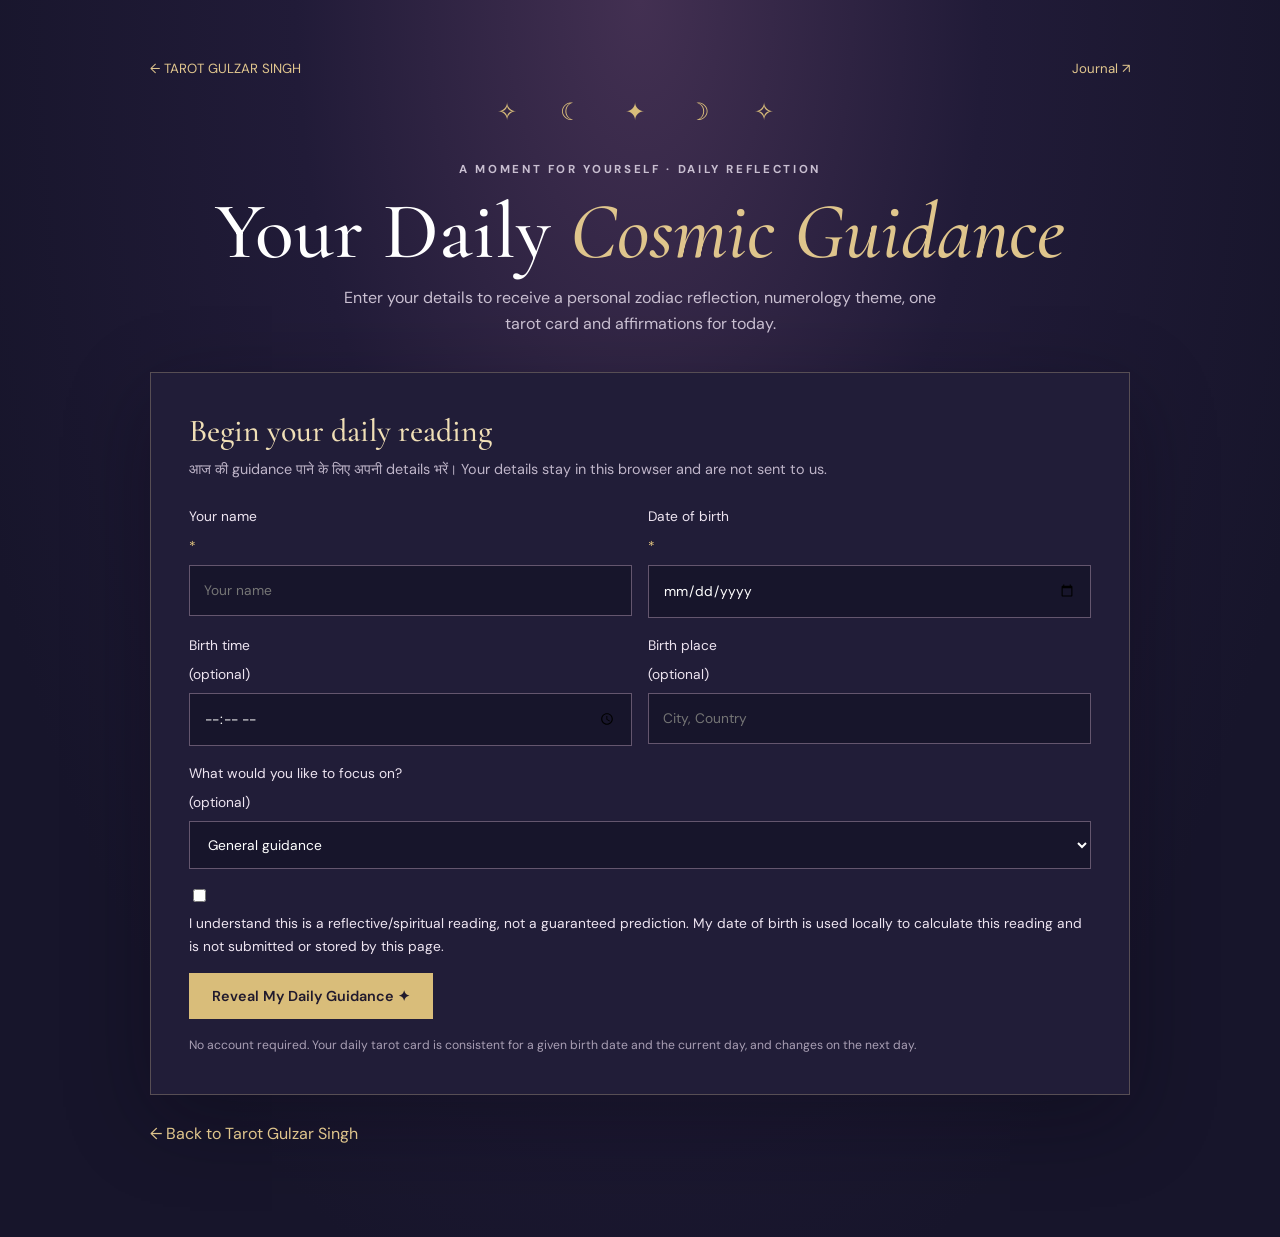
==== daily-reading.html @ cf7a3936 "Add files via upload" ====
<!doctype html>
<html lang="en"><head>
<meta charset="utf-8"><meta name="viewport" content="width=device-width,initial-scale=1">
<title>Daily Cosmic Guidance | Tarot Gulzar Singh</title>
<meta name="description" content="Get your daily zodiac reflection, numerology insight, tarot card and affirmations from Tarot Gulzar Singh.">
<meta name="theme-color" content="#17152b"><link rel="canonical" href="https://tarotgulzarsingh.com/daily-reading.html"><link rel="stylesheet" href="/styles.css">
<style>
.daily-wrap{min-height:100vh;background:radial-gradient(ellipse at 50% 0%,#433052 0%,#211b38 38%,#17152b 78%);padding:58px 18px 90px}.daily-shell{max-width:980px;margin:auto}.daily-head{text-align:center;margin:12px auto 34px}.daily-head h1{font:500 clamp(2.8rem,7vw,5rem)/.98 'Cormorant Garamond',serif;margin:14px 0;color:#fff}.daily-head h1 em{color:#dfc58c}.daily-head p{color:#c9bfd1;max-width:620px;margin:0 auto}.daily-panel{background:#211d38;border:1px solid rgba(224,205,157,.28);padding:clamp(22px,4vw,38px);box-shadow:0 25px 80px #09071355}.daily-panel h2{font:500 2rem 'Cormorant Garamond';color:#f0dfb6;margin:0 0 8px}.daily-sub{color:#bfb5c9;font-size:.9rem;margin:0 0 24px}.daily-form{display:grid;grid-template-columns:1fr 1fr;gap:16px}.daily-form label{display:flex;flex-direction:column;gap:7px;color:#eee5f1;font-size:.86rem}.daily-form input{padding:13px 14px;background:#17152b;border:1px solid #64566e;color:#fff;font:inherit;min-width:0}.daily-form input:focus{outline:1px solid #dfc58c}.daily-form .wide,.daily-check,.daily-form button{grid-column:1/-1}.daily-check{display:flex;gap:9px;align-items:flex-start;color:#c7bdcf;font-size:.78rem}.daily-check input{margin-top:4px}.daily-form button{justify-self:start}.daily-note{font-size:.76rem;color:#a99fb4;margin:16px 0 0}.reading-results{display:none;margin-top:28px}.reading-results.show{display:block}.reading-top{text-align:center;padding:25px 10px 30px;border-bottom:1px solid rgba(224,205,157,.2)}.reading-top .date{color:#d9bd7a;font-size:.75rem;letter-spacing:.18em;text-transform:uppercase}.reading-top h2{font:500 clamp(2.2rem,5vw,3.4rem) 'Cormorant Garamond';margin:8px 0;color:#f5e7c5}.reading-top p{color:#c8bfd1;margin:0}.reading-grid{display:grid;grid-template-columns:repeat(2,1fr);gap:14px;margin-top:20px}.reading-card{background:#19162d;border:1px solid rgba(224,205,157,.2);padding:22px}.reading-card .symbol{font-size:1.8rem;color:#e1c68e}.reading-card h3{font:600 1.5rem 'Cormorant Garamond';color:#efdbad;margin:7px 0}.reading-card p{color:#d0c8d8;font-size:.9rem;margin:8px 0}.reading-card .small{font-size:.76rem;color:#a99fb4}.tarot-card{background:linear-gradient(145deg,#3a2b50,#211a36);text-align:center}.tarot-name{font:500 2.1rem 'Cormorant Garamond';color:#f2dca9}.affirmations{list-style:none;padding:0;margin:12px 0 0}.affirmations li{padding:10px 0;border-top:1px solid #ffffff18;color:#eee5f1}.result-actions{display:flex;gap:10px;flex-wrap:wrap;margin-top:18px}.result-actions button{border:1px solid #d9bd7a;background:transparent;color:#e6d29e;padding:11px 16px;cursor:pointer;font:600 .82rem 'DM Sans'}.result-actions button:hover{background:#d9bd7a;color:#211a2d}.disclaimer{font-size:.76rem;color:#a99fb4;margin-top:18px;line-height:1.6}.back-home{display:inline-block;margin-top:26px;color:#dfc58c;text-decoration:none}.required{color:#e5c77f}.daily-header{max-width:980px;margin:auto;display:flex;justify-content:space-between;align-items:center}.daily-header a{color:#e1c68e;text-decoration:none;font-size:.83rem}
@media(max-width:650px){.daily-form,.reading-grid{grid-template-columns:1fr}.daily-form .wide,.daily-check,.daily-form button{grid-column:1}.daily-wrap{padding-top:35px}.daily-header{padding:0 5px}}
@media print{body,.daily-wrap{background:white!important;color:#111!important}.daily-panel,.reading-card{background:white!important;color:#111!important;box-shadow:none}.reading-card p,.reading-top p,.disclaimer{color:#333!important}.daily-header,.daily-form,.back-home,.result-actions{display:none!important}.reading-results{display:block!important}}
</style></head><body>
<div class="daily-wrap"><div class="daily-header"><a href="/">← TAROT GULZAR SINGH</a><a href="/blog.html">Journal ↗</a></div>
<main class="daily-shell"><header class="daily-head"><div class="stars" aria-hidden="true">✧　☾　✦　☽　✧</div><p class="eyebrow">A MOMENT FOR YOURSELF · DAILY REFLECTION</p><h1>Your Daily <em>Cosmic Guidance</em></h1><p>Enter your details to receive a personal zodiac reflection, numerology theme, one tarot card and affirmations for today.</p></header>
<section class="daily-panel" aria-labelledby="form-title"><h2 id="form-title">Begin your daily reading</h2><p class="daily-sub">आज की guidance पाने के लिए अपनी details भरें। Your details stay in this browser and are not sent to us.</p>
<form id="daily-form" class="daily-form">
<label>Your name <span class="required">*</span><input id="person-name" required maxlength="50" autocomplete="name" placeholder="Your name"></label>
<label>Date of birth <span class="required">*</span><input id="dob" type="date" required></label>
<label>Birth time <span class="small">(optional)</span><input id="birth-time" type="time"></label>
<label>Birth place <span class="small">(optional)</span><input id="birth-place" maxlength="80" placeholder="City, Country"></label>
<label class="wide">What would you like to focus on? <span class="small">(optional)</span><select id="focus" style="padding:13px 14px;background:#17152b;border:1px solid #64566e;color:#fff;font:inherit"><option value="general">General guidance</option><option value="career">Career & purpose</option><option value="relationships">Relationships</option><option value="money">Money & opportunities</option><option value="wellbeing">Personal growth & wellbeing</option></select></label>
<label class="daily-check"><input id="privacy-ok" type="checkbox" required> I understand this is a reflective/spiritual reading, not a guaranteed prediction. My date of birth is used locally to calculate this reading and is not submitted or stored by this page.</label>
<button class="button primary" type="submit">Reveal My Daily Guidance ✦</button></form>
<p class="daily-note">No account required. Your daily tarot card is consistent for a given birth date and the current day, and changes on the next day.</p>
<section id="results" class="reading-results" aria-live="polite"><div class="reading-top"><div class="date" id="reading-date"></div><h2 id="welcome"></h2><p id="daily-summary"></p></div>
<div class="reading-grid">
<article class="reading-card"><div class="symbol">☉</div><h3 id="zodiac-title">Your Zodiac</h3><p id="zodiac-text"></p><p class="small" id="birth-detail"></p></article>
<article class="reading-card"><div class="symbol">✧</div><h3>Numerology of the Day</h3><p id="number-title"></p><p id="number-text"></p></article>
<article class="reading-card tarot-card"><div class="symbol" id="tarot-symbol">☾</div><div class="small">YOUR DAILY TAROT CARD</div><div class="tarot-name" id="tarot-title"></div><p id="tarot-text"></p><p class="small" id="tarot-prompt"></p></article>
<article class="reading-card"><div class="symbol">✦</div><h3>Your Affirmations</h3><ul class="affirmations" id="affirmations"></ul></article></div>
<div class="result-actions"><button type="button" id="copy-reading">Copy my reading</button><button type="button" id="print-reading">Print / Save PDF</button></div>
<p class="disclaimer">For self-reflection and personal insight only. This is a simplified sun-sign and numerology experience, not a full birth-chart calculation or certainty about future events. For a detailed natal chart, accurate birth time, location and a verified planetary ephemeris are required. Your choices and judgment remain your own.</p></section></section><a class="back-home" href="/">← Back to Tarot Gulzar Singh</a></main></div>
<script>
(()=>{const $=id=>document.getElementById(id);
const cards=[
["The Fool","🌱","A fresh beginning is available. Stay curious, take one thoughtful step and allow yourself to learn as you go.","Where could I approach today with a beginner’s mind?"],
["The Magician","✨","Your attention, skills and available resources can work together. Choose one clear intention and act on it.","What strength can I put to practical use today?"],
["The High Priestess","🌙","Make room for quiet observation. You do not need to rush an answer; notice what your intuition is asking you to examine.","What do I already sense but need to reflect on carefully?"],
["The Empress","🌸","Nurture what matters. Growth today may come through patience, creativity, care and allowing good things to develop.","What deserves more care and steady attention?"],
["The Emperor","🏛️","Structure can support freedom. Set a boundary, make a plan or bring order to one area that has felt scattered.","What simple structure would make today easier?"],
["The Hierophant","📜","A useful lesson may come from a trusted source, a meaningful tradition or a willingness to keep learning.","What wisdom or guidance is worth considering today?"],
["The Lovers","💞","Bring your choices into alignment with your values. Honest communication and clear priorities matter more than pleasing everyone.","Which choice best reflects what I value?"],
["The Chariot","🛡️","Focus your energy instead of scattering it. Progress is possible when intention and discipline move in the same direction.","What is the one priority I will move forward?"],
["Strength","🦁","Gentle courage is still courage. Meet a difficult moment with patience, self-respect and emotional steadiness.","How can I respond firmly without being harsh?"],
["The Hermit","🕯️","Step back from noise long enough to hear your own thoughts. A little solitude can help you see the next practical step.","What becomes clearer when I pause?"],
["Wheel of Fortune","☸️","Circumstances change. Stay adaptable, notice openings and focus on the response that remains within your control.","What can I adapt to rather than resist?"],
["Justice","⚖️","Look at facts, commitments and consequences with honesty. A balanced decision begins with seeing the situation clearly.","What would a fair and responsible choice look like?"],
["The Hanged Man","🪷","A pause can reveal another perspective. Rather than forcing progress, reconsider the approach and release one unhelpful assumption.","What changes when I look at this differently?"],
["Death","🦋","An ending can create room for renewal. Identify a pattern that has served its purpose and choose what you want to grow next.","What am I ready to stop carrying?"],
["Temperance","🏺","Seek a sustainable middle path. Small adjustments, patience and balance may be more useful than an extreme reaction.","Where would moderation help me today?"],
["The Devil","⛓️","Notice habits, attachments or fears that narrow your choices. Awareness gives you a chance to respond more freely.","What pattern do I want to interrupt consciously?"],
["The Tower","⚡","If something challenges an old assumption, pause and examine what is actually true. Rebuild thoughtfully rather than reactively.","Which belief needs a closer look?"],
["The Star","⭐","Reconnect with hope through realistic actions. Rest, perspective and one small step can restore a sense of direction.","What gives me genuine hope, and how can I support it?"],
["The Moon","🌕","Not everything is clear yet. Check assumptions, seek reliable information and give emotions room without treating every fear as fact.","What do I know, and what am I only imagining?"],
["The Sun","☀️","Bring warmth and openness to what you do. Recognise progress, share appreciation and let clarity guide your next step.","What is already going well that I can acknowledge?"],
["Judgement","📯","Review your recent choices without self-punishment. Take the lesson and decide what deserves a fresh commitment.","What lesson am I ready to act on?"],
["The World","🌍","Recognise a cycle of learning or effort that is reaching completion. Celebrate progress and consider the next meaningful chapter.","What have I completed, and what comes next?"]];
const signs={Capricorn:"Dec 22 – Jan 19",Aquarius:"Jan 20 – Feb 18",Pisces:"Feb 19 – Mar 20",Aries:"Mar 21 – Apr 19",Taurus:"Apr 20 – May 20",Gemini:"May 21 – Jun 20",Cancer:"Jun 21 – Jul 22",Leo:"Jul 23 – Aug 22",Virgo:"Aug 23 – Sep 22",Libra:"Sep 23 – Oct 22",Scorpio:"Oct 23 – Nov 21",Sagittarius:"Nov 22 – Dec 21"};
const signText={Capricorn:"Choose one practical priority. Consistency and realistic planning can help you make steady progress.",Aquarius:"A fresh perspective may help. Stay open to useful ideas while checking them against real-world needs.",Pisces:"Make space for imagination, but give your plans a clear boundary and one manageable next step.",Aries:"Use your initiative thoughtfully. A direct, measured action may be more effective than rushing.",Taurus:"Return to what is dependable. Patient effort and clear priorities can help you feel grounded.",Gemini:"Curiosity is useful today. Ask clear questions and focus on the information that truly matters.",Cancer:"Notice your emotional needs and communicate them with care. Protect time for what restores you.",Leo:"Let confidence support contribution, not pressure. Share your strengths and remain open to feedback.",Virgo:"Simplify a task or routine. Progress may come from improving one detail rather than perfecting everything.",Libra:"Look for balance without avoiding a decision. Honest conversation can clarify what feels fair.",Scorpio:"Depth can be a strength. Examine a situation carefully and choose a response instead of reacting from intensity.",Sagittarius:"Keep your wider goals in view while taking one grounded step. Exploration works best with intention."};
function getSign(m,d){if((m===12&&d>=22)||(m===1&&d<=19))return"Capricorn";if(m===1||m===2&&d<19)return"Aquarius";if(m===2||m===3&&d<21)return"Pisces";if(m===3||m===4&&d<20)return"Aries";if(m===4||m===5&&d<21)return"Taurus";if(m===5||m===6&&d<21)return"Gemini";if(m===6||m===7&&d<23)return"Cancer";if(m===7||m===8&&d<23)return"Leo";if(m===8||m===9&&d<23)return"Virgo";if(m===9||m===10&&d<23)return"Libra";if(m===10||m===11&&d<22)return"Scorpio";return"Sagittarius"}
function reduce(n){while(n>9&&![11,22,33].includes(n))n=String(n).split("").reduce((a,b)=>a+Number(b),0);return n}
function hash(s){let h=2166136261;for(let i=0;i<s.length;i++){h^=s.charCodeAt(i);h=Math.imul(h,16777619)}return h>>>0}
function localDate(){let d=new Date();return new Date(d.getFullYear(),d.getMonth(),d.getDate())}
let latest="";
$("daily-form").addEventListener("submit",e=>{e.preventDefault();let name=$("person-name").value.trim(),dob=$("dob").value,today=localDate();if(!name||!dob)return;let b=new Date(dob+"T12:00:00");if(b>today){alert("Please enter a valid date of birth.");return}
let sign=getSign(b.getMonth()+1,b.getDate()),day=reduce(b.getMonth()+1+b.getDate()+today.getMonth()+1+today.getDate()+today.getFullYear()),life=reduce(dob.replaceAll("-","").split("").reduce((a,x)=>a+Number(x),0));
let seed=hash(dob+"|"+today.getFullYear()+"-"+(today.getMonth()+1)+"-"+today.getDate()),card=cards[seed%cards.length];
let meanings={1:"Initiative and fresh starts",2:"Cooperation and patience",3:"Expression and creativity",4:"Structure and steady effort",5:"Flexibility and thoughtful change",6:"Care, responsibility and harmony",7:"Reflection and learning",8:"Practical ambition and management",9:"Completion, compassion and perspective",11:"Intuition and inspired insight",22:"Long-term vision and practical building",33:"Compassionate service and encouragement"};
let focus={general:"Keep your attention on what is meaningful and within your influence.",career:"Choose one career task that builds skill, clarity or a useful connection.",relationships:"Make room for honest communication, listening and respectful boundaries.",money:"Review facts before making money decisions; favour clarity over impulse.",wellbeing:"Support your energy with a realistic routine, rest and one kind action for yourself."}[$("focus").value];
let aff=["I meet today with awareness, courage and self-respect.","I can choose my response, even when I cannot control every circumstance.","I take one meaningful step at a time and remain open to learning."];
$("reading-date").textContent=today.toLocaleDateString(undefined,{weekday:"long",year:"numeric",month:"long",day:"numeric"});$("welcome").textContent=name+", your guidance for today";$("daily-summary").textContent=focus;
$("zodiac-title").textContent="Your Sun Sign: "+sign;$("zodiac-text").textContent=signText[sign];$("birth-detail").textContent="Birth date: "+b.toLocaleDateString()+" · "+signs[sign]+" · Life Path: "+life;
$("number-title").textContent="Personal Day "+day+" · "+(meanings[day]||"Reflection and growth");$("number-text").textContent="Your Life Path number is "+life+". Use today's theme as a prompt to bring "+(meanings[day]||"awareness")+" into one real-life choice.";
$("tarot-symbol").textContent=card[1];$("tarot-title").textContent=card[0];$("tarot-text").textContent=card[2];$("tarot-prompt").textContent="Reflection: "+card[3];$("affirmations").innerHTML="";aff.forEach(t=>{let li=document.createElement("li");li.textContent="“"+t+"”";$("affirmations").appendChild(li)});
latest="TAROT GULZAR SINGH — DAILY COSMIC GUIDANCE\n"+$("reading-date").textContent+"\nFor: "+name+"\nSun sign: "+sign+"\n"+signText[sign]+"\nPersonal Day: "+day+"\nLife Path: "+life+"\nTarot: "+card[0]+"\n"+card[2]+"\nReflection: "+card[3]+"\n\nAFFIRMATIONS\n"+aff.map(x=>"• "+x).join("\n")+"\n\nFor reflection and personal insight only.";
$("results").classList.add("show");$("results").scrollIntoView({behavior:"smooth",block:"start"})});
$("copy-reading").addEventListener("click",async()=>{try{await navigator.clipboard.writeText(latest);$("copy-reading").textContent="Copied ✓"}catch(e){alert("Copy is unavailable here. Please use Print / Save PDF.")}});
$("print-reading").addEventListener("click",()=>window.print());
})();
</script></body></html>
---- styles.css ----
@import url('https://fonts.googleapis.com/css2?family=Cormorant+Garamond:wght@400;500;600;700&family=DM+Sans:wght@400;500;600;700&display=swap');
:root{--ink:#f4f0e8;--muted:#c2b9ca;--gold:#d9bd7a;--bg:#17152b;--panel:#211d38;--line:rgba(224,205,157,.22)}
*{box-sizing:border-box}html{scroll-behavior:smooth}body{margin:0;background:var(--bg);color:var(--ink);font-family:'DM Sans',sans-serif;line-height:1.65}.site-header{height:78px;padding:0 7%;display:flex;align-items:center;justify-content:space-between;border-bottom:1px solid var(--line);background:#17152bf2;position:sticky;top:0;z-index:10;backdrop-filter:blur(12px)}.brand{font-size:.88rem;letter-spacing:.13em;color:var(--gold);font-weight:700;text-decoration:none}.brand-mark{font-size:1.25rem;margin-right:8px}.nav{display:flex;align-items:center;gap:30px}.nav a,.footer-links a{color:var(--muted);text-decoration:none;font-size:.88rem}.nav a:hover,.footer-links a:hover{color:var(--gold)}.nav .nav-cta{border:1px solid var(--gold);padding:9px 16px;color:var(--gold)}.menu-toggle{display:none;background:none;border:0;color:var(--gold);font-size:1.5rem}.hero{min-height:660px;padding:120px 20px 100px;text-align:center;display:flex;align-items:center;flex-direction:column;justify-content:center;position:relative;overflow:hidden;background:radial-gradient(ellipse at 50% 30%,#49345f 0%,#26203f 38%,#17152b 75%)}.hero:before,.hero:after{content:"";position:absolute;width:420px;height:420px;border:1px solid #d9bd7a24;border-radius:50%;top:15%;left:-260px}.hero:after{left:auto;right:-270px;top:42%;width:500px;height:500px}.stars{color:var(--gold);font-size:1.5rem;letter-spacing:.4em;margin-bottom:28px}.eyebrow,.section-kicker{font-size:.72rem;letter-spacing:.23em;color:var(--gold);font-weight:700}.hero h1{font:500 clamp(3.5rem,8vw,6.6rem)/.98 'Cormorant Garamond',serif;margin:22px 0;color:#fff}.hero h1 em{color:var(--gold);font-weight:400}.hero-copy{max-width:610px;color:#d0c8d8;font-size:1.05rem}.hero-actions{display:flex;gap:14px;flex-wrap:wrap;justify-content:center;margin-top:25px}.button{display:inline-block;padding:13px 22px;border:1px solid var(--gold);font:600 .9rem 'DM Sans';text-decoration:none;cursor:pointer}.primary{background:var(--gold);color:#211a2d}.secondary{color:var(--gold);background:transparent}.micro,.form-note,.optional{font-size:.76rem;color:#a99fb4}.micro{margin-top:25px}.section{padding:95px 8%;text-align:center}.section h2{font:500 clamp(2.5rem,5vw,4rem)/1.05 'Cormorant Garamond',serif;margin:15px 0 20px}.narrow{max-width:660px;margin:0 auto 24px;color:var(--muted)}.text-link{color:var(--gold);text-decoration:none;border-bottom:1px solid var(--gold);padding-bottom:4px}.services{background:#1c1931}.service-grid{display:grid;grid-template-columns:repeat(3,1fr);gap:18px;max-width:1100px;margin:45px auto 0;text-align:left}.service-card{background:var(--panel);border:1px solid var(--line);padding:30px 27px;min-height:260px}.card-symbol{color:var(--gold);font-size:2rem}.service-card h3{font:600 1.8rem 'Cormorant Garamond';margin:12px 0}.service-card p{color:var(--muted);font-size:.92rem}.service-card a{color:var(--gold);font-size:.83rem;text-decoration:none}.quote-band{padding:70px 20px;text-align:center;background:linear-gradient(110deg,#302342,#493454,#302342);border-block:1px solid var(--line)}.quote-band p{font:italic 2rem 'Cormorant Garamond';color:#f1dfb3;margin:0 auto 8px}.quote-band span{color:#c6b9cc;font-size:.8rem}.blog-preview{display:flex;align-items:end;justify-content:space-between;text-align:left}.blog-preview h2{margin-bottom:5px}.muted{color:var(--muted)}.contact{background:#1d1931}.lead-form{max-width:600px;margin:35px auto 15px;text-align:left;display:grid;grid-template-columns:1fr 1fr;gap:16px}.lead-form label{display:flex;flex-direction:column;gap:7px;color:#e5ddeb;font-size:.83rem}.lead-form label:nth-child(4),.lead-form label:nth-child(5),.lead-form button,.form-note{grid-column:1/-1}.lead-form input,.lead-form select,.lead-form textarea{width:100%;padding:12px;background:#17152b;border:1px solid #62536e;color:#fff;font:inherit;border-radius:0}.lead-form input:focus,.lead-form textarea:focus,.lead-form select:focus{outline:1px solid var(--gold)}.lead-form button{justify-self:start}.whatsapp-note{color:var(--muted);font-size:.9rem}.whatsapp-note a{color:var(--gold)}footer{text-align:center;padding:45px 20px 30px;border-top:1px solid var(--line)}footer p,footer small{color:var(--muted);font-size:.8rem}.footer-links{display:flex;gap:22px;justify-content:center;margin:18px}.footer-links a{font-size:.8rem}footer small{display:block;max-width:700px;margin:20px auto 0}
@media(max-width:700px){.site-header{height:68px;padding:0 5%}.menu-toggle{display:block}.nav{display:none;position:absolute;top:68px;left:0;right:0;background:#17152b;padding:20px 6%;flex-direction:column;align-items:flex-start;border-bottom:1px solid var(--line)}.nav.open{display:flex}.hero{min-height:590px;padding:85px 22px}.hero h1{font-size:3.8rem}.section{padding:70px 6%}.service-grid{grid-template-columns:1fr}.blog-preview{display:block}.blog-preview>.text-link{display:inline-block;margin-top:15px}.lead-form{grid-template-columns:1fr}.lead-form label,.lead-form label:nth-child(4),.lead-form label:nth-child(5),.lead-form button,.form-note{grid-column:1}.quote-band p{font-size:1.6rem}}
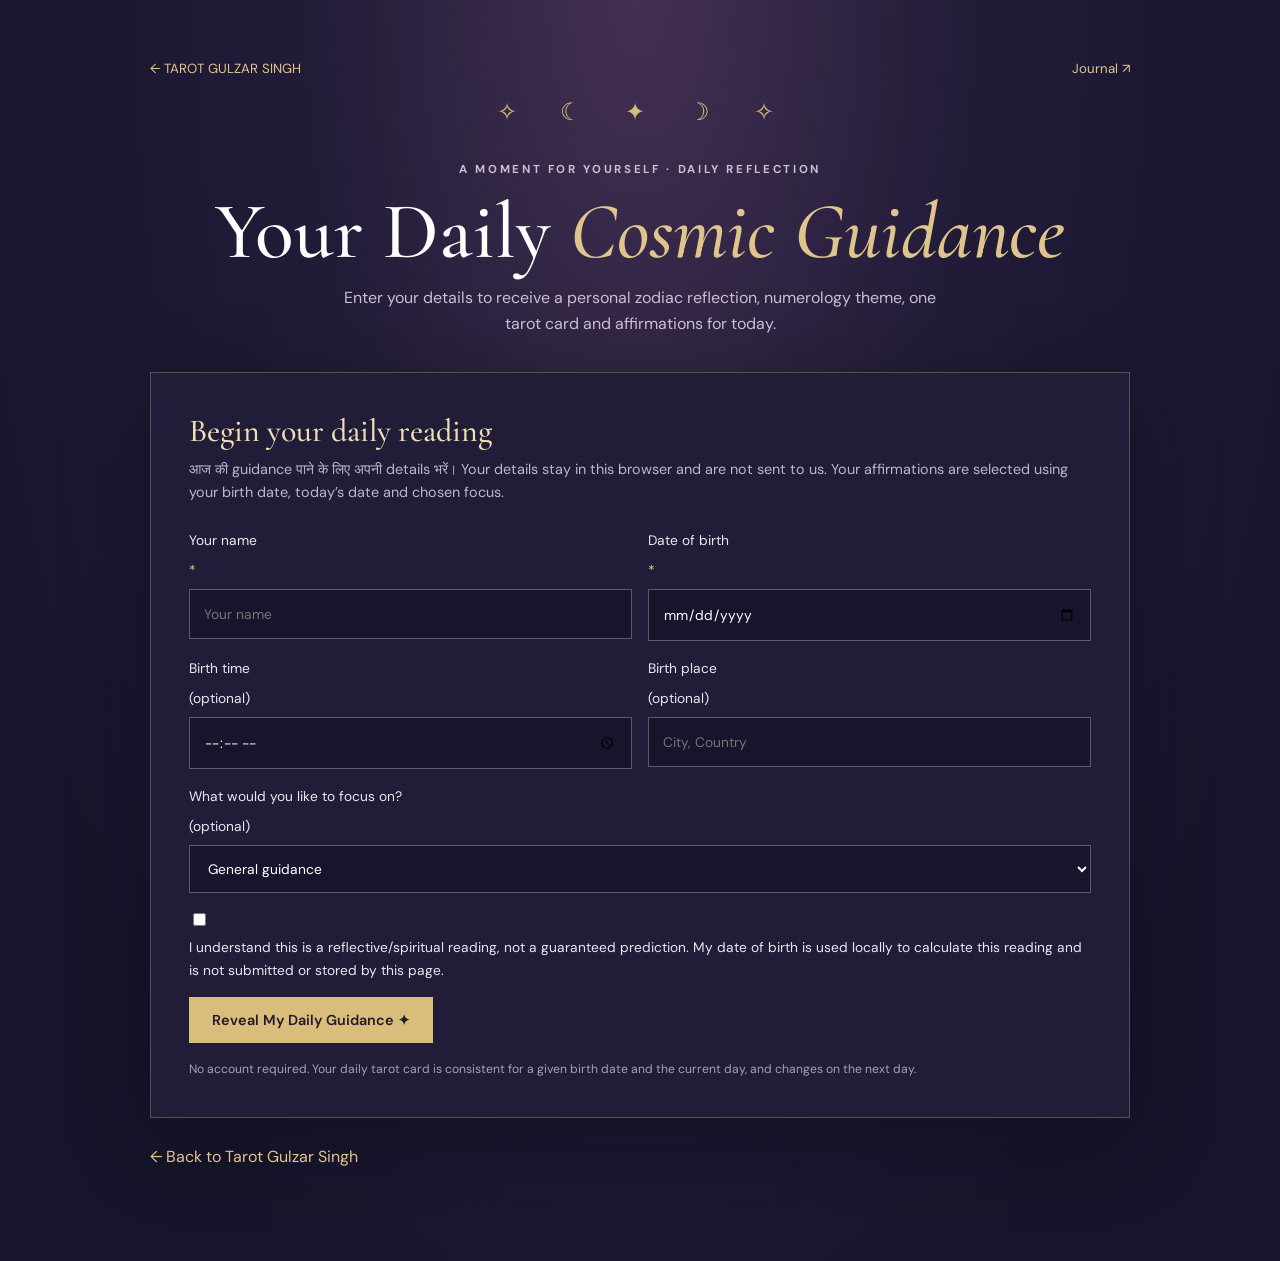
==== commit c12203d2: "Add files via upload" ====
--- a/daily-reading.html
+++ b/daily-reading.html
@@ -11,7 +11,7 @@
 </style></head><body>
 <div class="daily-wrap"><div class="daily-header"><a href="/">← TAROT GULZAR SINGH</a><a href="/blog.html">Journal ↗</a></div>
 <main class="daily-shell"><header class="daily-head"><div class="stars" aria-hidden="true">✧　☾　✦　☽　✧</div><p class="eyebrow">A MOMENT FOR YOURSELF · DAILY REFLECTION</p><h1>Your Daily <em>Cosmic Guidance</em></h1><p>Enter your details to receive a personal zodiac reflection, numerology theme, one tarot card and affirmations for today.</p></header>
-<section class="daily-panel" aria-labelledby="form-title"><h2 id="form-title">Begin your daily reading</h2><p class="daily-sub">आज की guidance पाने के लिए अपनी details भरें। Your details stay in this browser and are not sent to us.</p>
+<section class="daily-panel" aria-labelledby="form-title"><h2 id="form-title">Begin your daily reading</h2><p class="daily-sub">आज की guidance पाने के लिए अपनी details भरें। Your details stay in this browser and are not sent to us. Your affirmations are selected using your birth date, today’s date and chosen focus.</p>
 <form id="daily-form" class="daily-form">
 <label>Your name <span class="required">*</span><input id="person-name" required maxlength="50" autocomplete="name" placeholder="Your name"></label>
 <label>Date of birth <span class="required">*</span><input id="dob" type="date" required></label>
@@ -26,7 +26,7 @@
 <article class="reading-card"><div class="symbol">☉</div><h3 id="zodiac-title">Your Zodiac</h3><p id="zodiac-text"></p><p class="small" id="birth-detail"></p></article>
 <article class="reading-card"><div class="symbol">✧</div><h3>Numerology of the Day</h3><p id="number-title"></p><p id="number-text"></p></article>
 <article class="reading-card tarot-card"><div class="symbol" id="tarot-symbol">☾</div><div class="small">YOUR DAILY TAROT CARD</div><div class="tarot-name" id="tarot-title"></div><p id="tarot-text"></p><p class="small" id="tarot-prompt"></p></article>
-<article class="reading-card"><div class="symbol">✦</div><h3>Your Affirmations</h3><ul class="affirmations" id="affirmations"></ul></article></div>
+<article class="reading-card"><div class="symbol">✦</div><h3>Your Personal Affirmations</h3><p class="small">Selected for your date, numerology and focus</p><ul class="affirmations" id="affirmations"></ul></article></div>
 <div class="result-actions"><button type="button" id="copy-reading">Copy my reading</button><button type="button" id="print-reading">Print / Save PDF</button></div>
 <p class="disclaimer">For self-reflection and personal insight only. This is a simplified sun-sign and numerology experience, not a full birth-chart calculation or certainty about future events. For a detailed natal chart, accurate birth time, location and a verified planetary ephemeris are required. Your choices and judgment remain your own.</p></section></section><a class="back-home" href="/">← Back to Tarot Gulzar Singh</a></main></div>
 <script>
@@ -66,12 +66,21 @@
 let seed=hash(dob+"|"+today.getFullYear()+"-"+(today.getMonth()+1)+"-"+today.getDate()),card=cards[seed%cards.length];
 let meanings={1:"Initiative and fresh starts",2:"Cooperation and patience",3:"Expression and creativity",4:"Structure and steady effort",5:"Flexibility and thoughtful change",6:"Care, responsibility and harmony",7:"Reflection and learning",8:"Practical ambition and management",9:"Completion, compassion and perspective",11:"Intuition and inspired insight",22:"Long-term vision and practical building",33:"Compassionate service and encouragement"};
 let focus={general:"Keep your attention on what is meaningful and within your influence.",career:"Choose one career task that builds skill, clarity or a useful connection.",relationships:"Make room for honest communication, listening and respectful boundaries.",money:"Review facts before making money decisions; favour clarity over impulse.",wellbeing:"Support your energy with a realistic routine, rest and one kind action for yourself."}[$("focus").value];
-let aff=["I meet today with awareness, courage and self-respect.","I can choose my response, even when I cannot control every circumstance.","I take one meaningful step at a time and remain open to learning."];
+const affirmationBank={
+general:["I meet today with awareness, courage and self-respect.","I can choose my response, even when I cannot control every circumstance.","I take one meaningful step at a time and remain open to learning.","I give my attention to what matters instead of what merely demands it.","I can begin again without judging my past self.","I welcome clarity and give myself time to make thoughtful choices.","My worth is not measured by today's productivity.","I make space for gratitude while staying honest about what needs to change.","I can be both patient with myself and committed to growth.","I release what is outside my control and act on what is within it.","I trust myself to learn from experience and adjust my direction.","Small, consistent actions can create meaningful change."],
+career:["I build my future through skills, focus and consistent action.","I am willing to learn, improve and ask useful questions.","I communicate my value with confidence and honesty.","I focus on the next practical step instead of fearing the whole journey.","I can create opportunities by showing up prepared.","My progress does not need to look like anyone else's.","I use feedback as information, not as a definition of my worth.","I give important work my attention before distractions claim it.","I can take a thoughtful risk while respecting my responsibilities.","I bring curiosity and discipline to the work in front of me.","I notice opportunities and evaluate them with clear judgment.","I am building a career that reflects my values and strengths."],
+relationships:["I deserve relationships shaped by respect, honesty and care.","I listen to understand, while allowing my own voice to be heard.","I can express my needs without controlling another person.","Healthy boundaries help me show up with greater honesty.","I choose clear communication over assumptions.","I can care deeply without abandoning my self-respect.","I make room for repair when it is mutual and safe.","I am responsible for my actions, not for managing every reaction.","I welcome connections where trust grows through consistent behaviour.","I can pause before responding when emotions feel intense.","I honour both closeness and individuality.","I choose relationships in which respect moves in both directions."],
+money:["I make financial choices with patience, facts and perspective.","I can build stability through small, consistent decisions.","I pause and review before acting on financial pressure.","I am learning to manage money with greater clarity.","I distinguish a real opportunity from an impulsive promise.","I can pursue growth while respecting risk and my limits.","I give my resources a purpose through thoughtful planning.","I focus on sustainable progress rather than quick fixes.","I am capable of learning skills that improve my financial choices.","I review my priorities and spend in alignment with them.","I do not need to compare my financial journey with others.","I make room for both present needs and future security."],
+wellbeing:["I treat rest as a meaningful part of a balanced life.","I listen to my body and respond with patience and care.","I can make one supportive choice for my wellbeing today.","I allow myself to slow down without calling it failure.","I welcome progress that is gentle, realistic and sustainable.","I can notice difficult feelings without letting them define me.","I create space for movement, nourishment and calm in ways that suit me.","I speak to myself with the kindness I would offer a friend.","I do not have to solve everything today.","I protect time for the habits that help me feel grounded.","I can ask for support when I need it.","My wellbeing deserves attention before exhaustion arrives."]};
+const numberAffirmations={1:"I trust myself to take initiative and begin with courage.",2:"I practise patience, cooperation and thoughtful listening.",3:"I allow creativity and honest expression to guide my next step.",4:"I create stability through structure and steady effort.",5:"I stay flexible and meet change with curiosity.",6:"I care for others while respecting my own needs.",7:"I make time for reflection, learning and inner clarity.",8:"I handle ambition and responsibility with integrity.",9:"I release what has run its course and move forward with compassion.",11:"I listen inwardly while checking my insights against reality.",22:"I turn a meaningful vision into practical, manageable steps.",33:"I let compassion include myself as well as others."};
+let focusKey=$("focus").value, pool=[...affirmationBank[focusKey],numberAffirmations[day],numberAffirmations[life]];
+let aff=[],affSeed=hash(dob+"|"+today.getFullYear()+"-"+(today.getMonth()+1)+"-"+today.getDate()+"|"+focusKey+"|"+life+"|affirmations");
+while(aff.length<3&&pool.length){let idx=affSeed%pool.length;aff.push(pool.splice(idx,1)[0]);affSeed=(Math.imul(affSeed,1664525)+1013904223)>>>0;}
 $("reading-date").textContent=today.toLocaleDateString(undefined,{weekday:"long",year:"numeric",month:"long",day:"numeric"});$("welcome").textContent=name+", your guidance for today";$("daily-summary").textContent=focus;
 $("zodiac-title").textContent="Your Sun Sign: "+sign;$("zodiac-text").textContent=signText[sign];$("birth-detail").textContent="Birth date: "+b.toLocaleDateString()+" · "+signs[sign]+" · Life Path: "+life;
 $("number-title").textContent="Personal Day "+day+" · "+(meanings[day]||"Reflection and growth");$("number-text").textContent="Your Life Path number is "+life+". Use today's theme as a prompt to bring "+(meanings[day]||"awareness")+" into one real-life choice.";
 $("tarot-symbol").textContent=card[1];$("tarot-title").textContent=card[0];$("tarot-text").textContent=card[2];$("tarot-prompt").textContent="Reflection: "+card[3];$("affirmations").innerHTML="";aff.forEach(t=>{let li=document.createElement("li");li.textContent="“"+t+"”";$("affirmations").appendChild(li)});
-latest="TAROT GULZAR SINGH — DAILY COSMIC GUIDANCE\n"+$("reading-date").textContent+"\nFor: "+name+"\nSun sign: "+sign+"\n"+signText[sign]+"\nPersonal Day: "+day+"\nLife Path: "+life+"\nTarot: "+card[0]+"\n"+card[2]+"\nReflection: "+card[3]+"\n\nAFFIRMATIONS\n"+aff.map(x=>"• "+x).join("\n")+"\n\nFor reflection and personal insight only.";
+latest="TAROT GULZAR SINGH — DAILY COSMIC GUIDANCE\n"+$("reading-date").textContent+"\nFor: "+name+"\nSun sign: "+sign+"\n"+signText[sign]+"\nPersonal Day: "+day+"\nLife Path: "+life+"\nTarot: "+card[0]+"\n"+card[2]+"\nReflection: "+card[3]+"\n\nPERSONAL AFFIRMATIONS\n"+aff.map(x=>"• "+x).join("\n")+"\n\nFor reflection and personal insight only.";
 $("results").classList.add("show");$("results").scrollIntoView({behavior:"smooth",block:"start"})});
 $("copy-reading").addEventListener("click",async()=>{try{await navigator.clipboard.writeText(latest);$("copy-reading").textContent="Copied ✓"}catch(e){alert("Copy is unavailable here. Please use Print / Save PDF.")}});
 $("print-reading").addEventListener("click",()=>window.print());
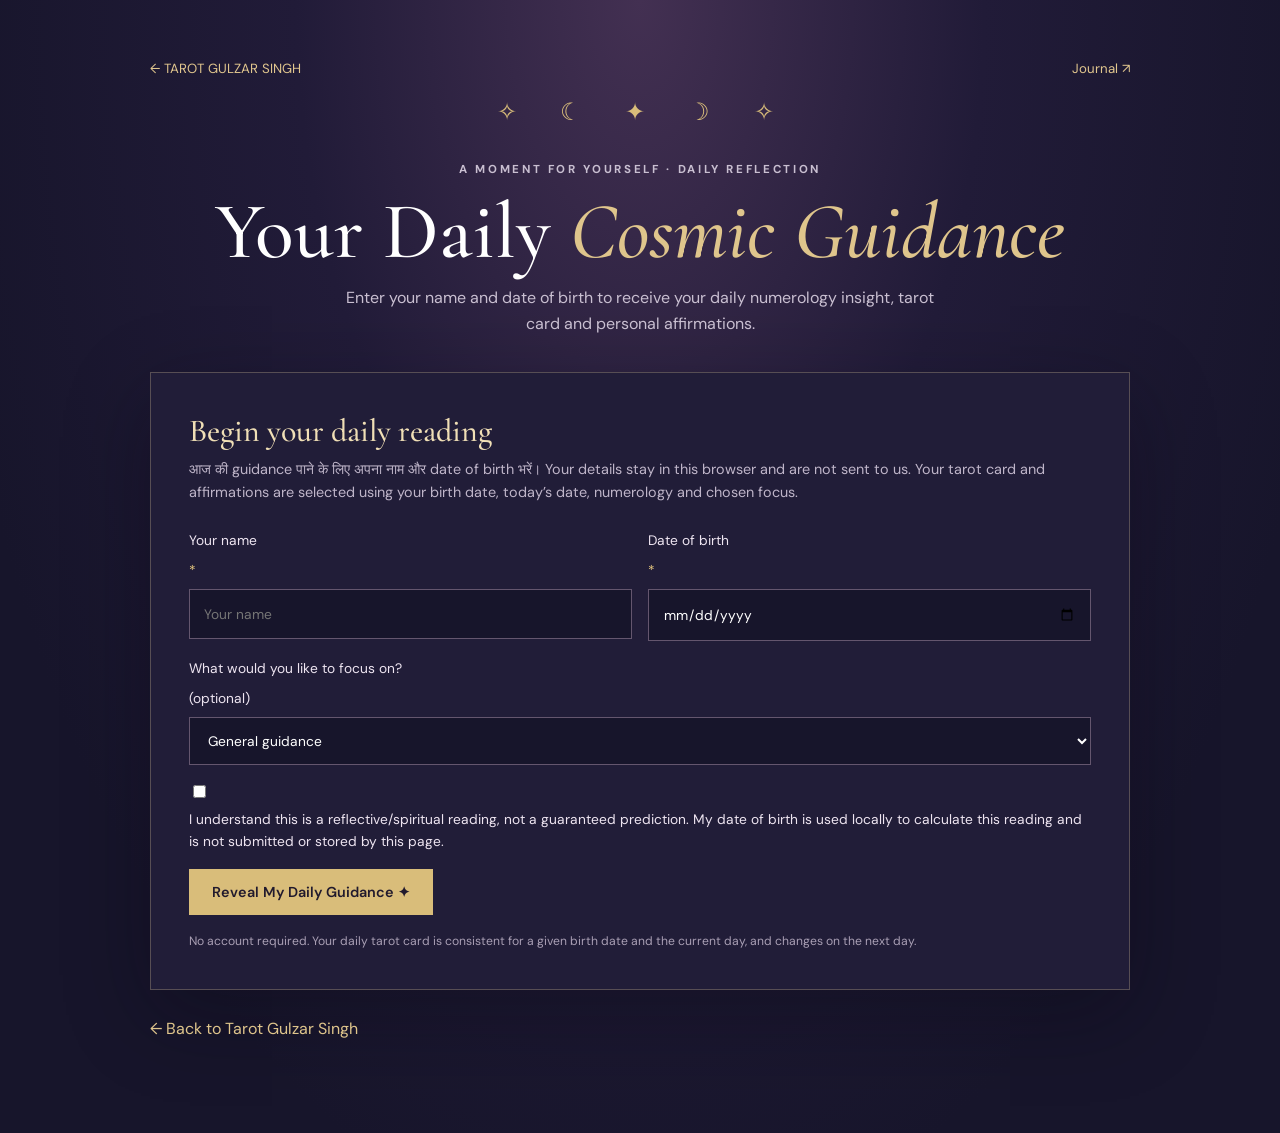
==== commit aee62fc1: "Add files via upload" ====
--- a/daily-reading.html
+++ b/daily-reading.html
@@ -10,13 +10,11 @@
 @media print{body,.daily-wrap{background:white!important;color:#111!important}.daily-panel,.reading-card{background:white!important;color:#111!important;box-shadow:none}.reading-card p,.reading-top p,.disclaimer{color:#333!important}.daily-header,.daily-form,.back-home,.result-actions{display:none!important}.reading-results{display:block!important}}
 </style></head><body>
 <div class="daily-wrap"><div class="daily-header"><a href="/">← TAROT GULZAR SINGH</a><a href="/blog.html">Journal ↗</a></div>
-<main class="daily-shell"><header class="daily-head"><div class="stars" aria-hidden="true">✧　☾　✦　☽　✧</div><p class="eyebrow">A MOMENT FOR YOURSELF · DAILY REFLECTION</p><h1>Your Daily <em>Cosmic Guidance</em></h1><p>Enter your details to receive a personal zodiac reflection, numerology theme, one tarot card and affirmations for today.</p></header>
-<section class="daily-panel" aria-labelledby="form-title"><h2 id="form-title">Begin your daily reading</h2><p class="daily-sub">आज की guidance पाने के लिए अपनी details भरें। Your details stay in this browser and are not sent to us. Your affirmations are selected using your birth date, today’s date and chosen focus.</p>
+<main class="daily-shell"><header class="daily-head"><div class="stars" aria-hidden="true">✧　☾　✦　☽　✧</div><p class="eyebrow">A MOMENT FOR YOURSELF · DAILY REFLECTION</p><h1>Your Daily <em>Cosmic Guidance</em></h1><p>Enter your name and date of birth to receive your daily numerology insight, tarot card and personal affirmations.</p></header>
+<section class="daily-panel" aria-labelledby="form-title"><h2 id="form-title">Begin your daily reading</h2><p class="daily-sub">आज की guidance पाने के लिए अपना नाम और date of birth भरें। Your details stay in this browser and are not sent to us. Your tarot card and affirmations are selected using your birth date, today’s date, numerology and chosen focus.</p>
 <form id="daily-form" class="daily-form">
 <label>Your name <span class="required">*</span><input id="person-name" required maxlength="50" autocomplete="name" placeholder="Your name"></label>
 <label>Date of birth <span class="required">*</span><input id="dob" type="date" required></label>
-<label>Birth time <span class="small">(optional)</span><input id="birth-time" type="time"></label>
-<label>Birth place <span class="small">(optional)</span><input id="birth-place" maxlength="80" placeholder="City, Country"></label>
 <label class="wide">What would you like to focus on? <span class="small">(optional)</span><select id="focus" style="padding:13px 14px;background:#17152b;border:1px solid #64566e;color:#fff;font:inherit"><option value="general">General guidance</option><option value="career">Career & purpose</option><option value="relationships">Relationships</option><option value="money">Money & opportunities</option><option value="wellbeing">Personal growth & wellbeing</option></select></label>
 <label class="daily-check"><input id="privacy-ok" type="checkbox" required> I understand this is a reflective/spiritual reading, not a guaranteed prediction. My date of birth is used locally to calculate this reading and is not submitted or stored by this page.</label>
 <button class="button primary" type="submit">Reveal My Daily Guidance ✦</button></form>
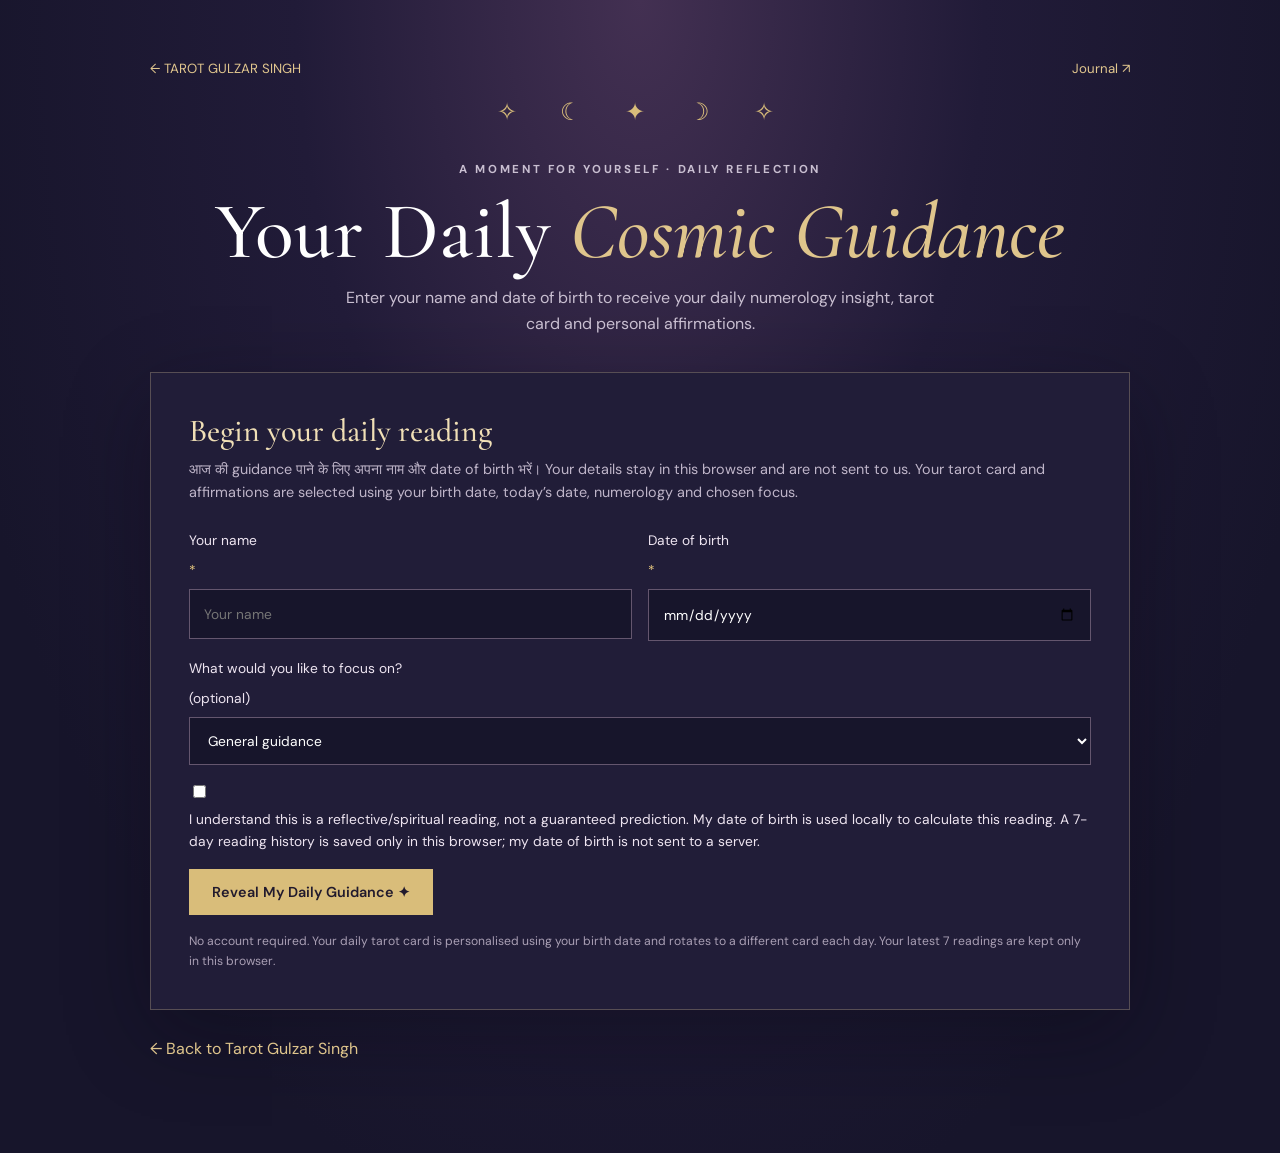
==== commit 56b1803f: "Add files via upload" ====
--- a/daily-reading.html
+++ b/daily-reading.html
@@ -16,9 +16,9 @@
 <label>Your name <span class="required">*</span><input id="person-name" required maxlength="50" autocomplete="name" placeholder="Your name"></label>
 <label>Date of birth <span class="required">*</span><input id="dob" type="date" required></label>
 <label class="wide">What would you like to focus on? <span class="small">(optional)</span><select id="focus" style="padding:13px 14px;background:#17152b;border:1px solid #64566e;color:#fff;font:inherit"><option value="general">General guidance</option><option value="career">Career & purpose</option><option value="relationships">Relationships</option><option value="money">Money & opportunities</option><option value="wellbeing">Personal growth & wellbeing</option></select></label>
-<label class="daily-check"><input id="privacy-ok" type="checkbox" required> I understand this is a reflective/spiritual reading, not a guaranteed prediction. My date of birth is used locally to calculate this reading and is not submitted or stored by this page.</label>
+<label class="daily-check"><input id="privacy-ok" type="checkbox" required> I understand this is a reflective/spiritual reading, not a guaranteed prediction. My date of birth is used locally to calculate this reading. A 7-day reading history is saved only in this browser; my date of birth is not sent to a server.</label>
 <button class="button primary" type="submit">Reveal My Daily Guidance ✦</button></form>
-<p class="daily-note">No account required. Your daily tarot card is consistent for a given birth date and the current day, and changes on the next day.</p>
+<p class="daily-note">No account required. Your daily tarot card is personalised using your birth date and rotates to a different card each day. Your latest 7 readings are kept only in this browser.</p>
 <section id="results" class="reading-results" aria-live="polite"><div class="reading-top"><div class="date" id="reading-date"></div><h2 id="welcome"></h2><p id="daily-summary"></p></div>
 <div class="reading-grid">
 <article class="reading-card"><div class="symbol">☉</div><h3 id="zodiac-title">Your Zodiac</h3><p id="zodiac-text"></p><p class="small" id="birth-detail"></p></article>
@@ -26,6 +26,11 @@
 <article class="reading-card tarot-card"><div class="symbol" id="tarot-symbol">☾</div><div class="small">YOUR DAILY TAROT CARD</div><div class="tarot-name" id="tarot-title"></div><p id="tarot-text"></p><p class="small" id="tarot-prompt"></p></article>
 <article class="reading-card"><div class="symbol">✦</div><h3>Your Personal Affirmations</h3><p class="small">Selected for your date, numerology and focus</p><ul class="affirmations" id="affirmations"></ul></article></div>
 <div class="result-actions"><button type="button" id="copy-reading">Copy my reading</button><button type="button" id="print-reading">Print / Save PDF</button></div>
+<div class="reading-card" id="history-panel" style="margin-top:18px">
+<h3>✧ Your Last 7 Days</h3>
+<p class="small">Your recent daily cards and affirmations. This history is saved only in this browser on this device.</p>
+<div id="history-list"><p class="small">Your reading history will appear here after your first reading.</p></div>
+</div>
 <p class="disclaimer">For self-reflection and personal insight only. This is a simplified sun-sign and numerology experience, not a full birth-chart calculation or certainty about future events. For a detailed natal chart, accurate birth time, location and a verified planetary ephemeris are required. Your choices and judgment remain your own.</p></section></section><a class="back-home" href="/">← Back to Tarot Gulzar Singh</a></main></div>
 <script>
 (()=>{const $=id=>document.getElementById(id);
@@ -59,9 +64,31 @@
 function hash(s){let h=2166136261;for(let i=0;i<s.length;i++){h^=s.charCodeAt(i);h=Math.imul(h,16777619)}return h>>>0}
 function localDate(){let d=new Date();return new Date(d.getFullYear(),d.getMonth(),d.getDate())}
 let latest="";
+const HISTORY_LIMIT=7;
+function historyKey(dob){return "tgs_daily_history_"+hash(dob);}
+function readHistory(dob){try{return JSON.parse(localStorage.getItem(historyKey(dob))||"[]")}catch(e){return []}}
+function saveHistory(dob,entry){
+  let list=readHistory(dob).filter(x=>x.dateKey!==entry.dateKey);
+  list.unshift(entry);list=list.slice(0,HISTORY_LIMIT);
+  try{localStorage.setItem(historyKey(dob),JSON.stringify(list));}catch(e){}
+  renderHistory(list);
+}
+function renderHistory(list){
+  const host=$("history-list");host.innerHTML="";
+  if(!list.length){host.innerHTML='<p class="small">Your reading history will appear here after your first reading.</p>';return;}
+  list.forEach((entry,i)=>{
+    const wrap=document.createElement("div");wrap.style.cssText="padding:12px 0;border-top:1px solid #ffffff18";
+    const heading=document.createElement("strong");heading.style.color="#efdbad";heading.textContent=(i===0?"Today · ":"")+entry.dateLabel+" — "+entry.card;
+    const detail=document.createElement("p");detail.style.cssText="color:#d0c8d8;font-size:.85rem;margin:6px 0";detail.textContent="Personal Day "+entry.day+" · "+entry.affirmations.join("  •  ");
+    wrap.append(heading,detail);host.appendChild(wrap);
+  });
+}
+
 $("daily-form").addEventListener("submit",e=>{e.preventDefault();let name=$("person-name").value.trim(),dob=$("dob").value,today=localDate();if(!name||!dob)return;let b=new Date(dob+"T12:00:00");if(b>today){alert("Please enter a valid date of birth.");return}
 let sign=getSign(b.getMonth()+1,b.getDate()),day=reduce(b.getMonth()+1+b.getDate()+today.getMonth()+1+today.getDate()+today.getFullYear()),life=reduce(dob.replaceAll("-","").split("").reduce((a,x)=>a+Number(x),0));
-let seed=hash(dob+"|"+today.getFullYear()+"-"+(today.getMonth()+1)+"-"+today.getDate()),card=cards[seed%cards.length];
+let dateKey=today.getFullYear()+"-"+String(today.getMonth()+1).padStart(2,"0")+"-"+String(today.getDate()).padStart(2,"0");
+let dayNumber=Math.floor(Date.UTC(today.getFullYear(),today.getMonth(),today.getDate())/86400000);
+let cardIndex=(hash(dob)+dayNumber)%cards.length,card=cards[cardIndex];
 let meanings={1:"Initiative and fresh starts",2:"Cooperation and patience",3:"Expression and creativity",4:"Structure and steady effort",5:"Flexibility and thoughtful change",6:"Care, responsibility and harmony",7:"Reflection and learning",8:"Practical ambition and management",9:"Completion, compassion and perspective",11:"Intuition and inspired insight",22:"Long-term vision and practical building",33:"Compassionate service and encouragement"};
 let focus={general:"Keep your attention on what is meaningful and within your influence.",career:"Choose one career task that builds skill, clarity or a useful connection.",relationships:"Make room for honest communication, listening and respectful boundaries.",money:"Review facts before making money decisions; favour clarity over impulse.",wellbeing:"Support your energy with a realistic routine, rest and one kind action for yourself."}[$("focus").value];
 const affirmationBank={
@@ -79,6 +106,7 @@
 $("number-title").textContent="Personal Day "+day+" · "+(meanings[day]||"Reflection and growth");$("number-text").textContent="Your Life Path number is "+life+". Use today's theme as a prompt to bring "+(meanings[day]||"awareness")+" into one real-life choice.";
 $("tarot-symbol").textContent=card[1];$("tarot-title").textContent=card[0];$("tarot-text").textContent=card[2];$("tarot-prompt").textContent="Reflection: "+card[3];$("affirmations").innerHTML="";aff.forEach(t=>{let li=document.createElement("li");li.textContent="“"+t+"”";$("affirmations").appendChild(li)});
 latest="TAROT GULZAR SINGH — DAILY COSMIC GUIDANCE\n"+$("reading-date").textContent+"\nFor: "+name+"\nSun sign: "+sign+"\n"+signText[sign]+"\nPersonal Day: "+day+"\nLife Path: "+life+"\nTarot: "+card[0]+"\n"+card[2]+"\nReflection: "+card[3]+"\n\nPERSONAL AFFIRMATIONS\n"+aff.map(x=>"• "+x).join("\n")+"\n\nFor reflection and personal insight only.";
+saveHistory(dob,{dateKey,dateLabel:today.toLocaleDateString(undefined,{weekday:"short",month:"short",day:"numeric",year:"numeric"}),card:card[0],day,affirmations:aff});
 $("results").classList.add("show");$("results").scrollIntoView({behavior:"smooth",block:"start"})});
 $("copy-reading").addEventListener("click",async()=>{try{await navigator.clipboard.writeText(latest);$("copy-reading").textContent="Copied ✓"}catch(e){alert("Copy is unavailable here. Please use Print / Save PDF.")}});
 $("print-reading").addEventListener("click",()=>window.print());
